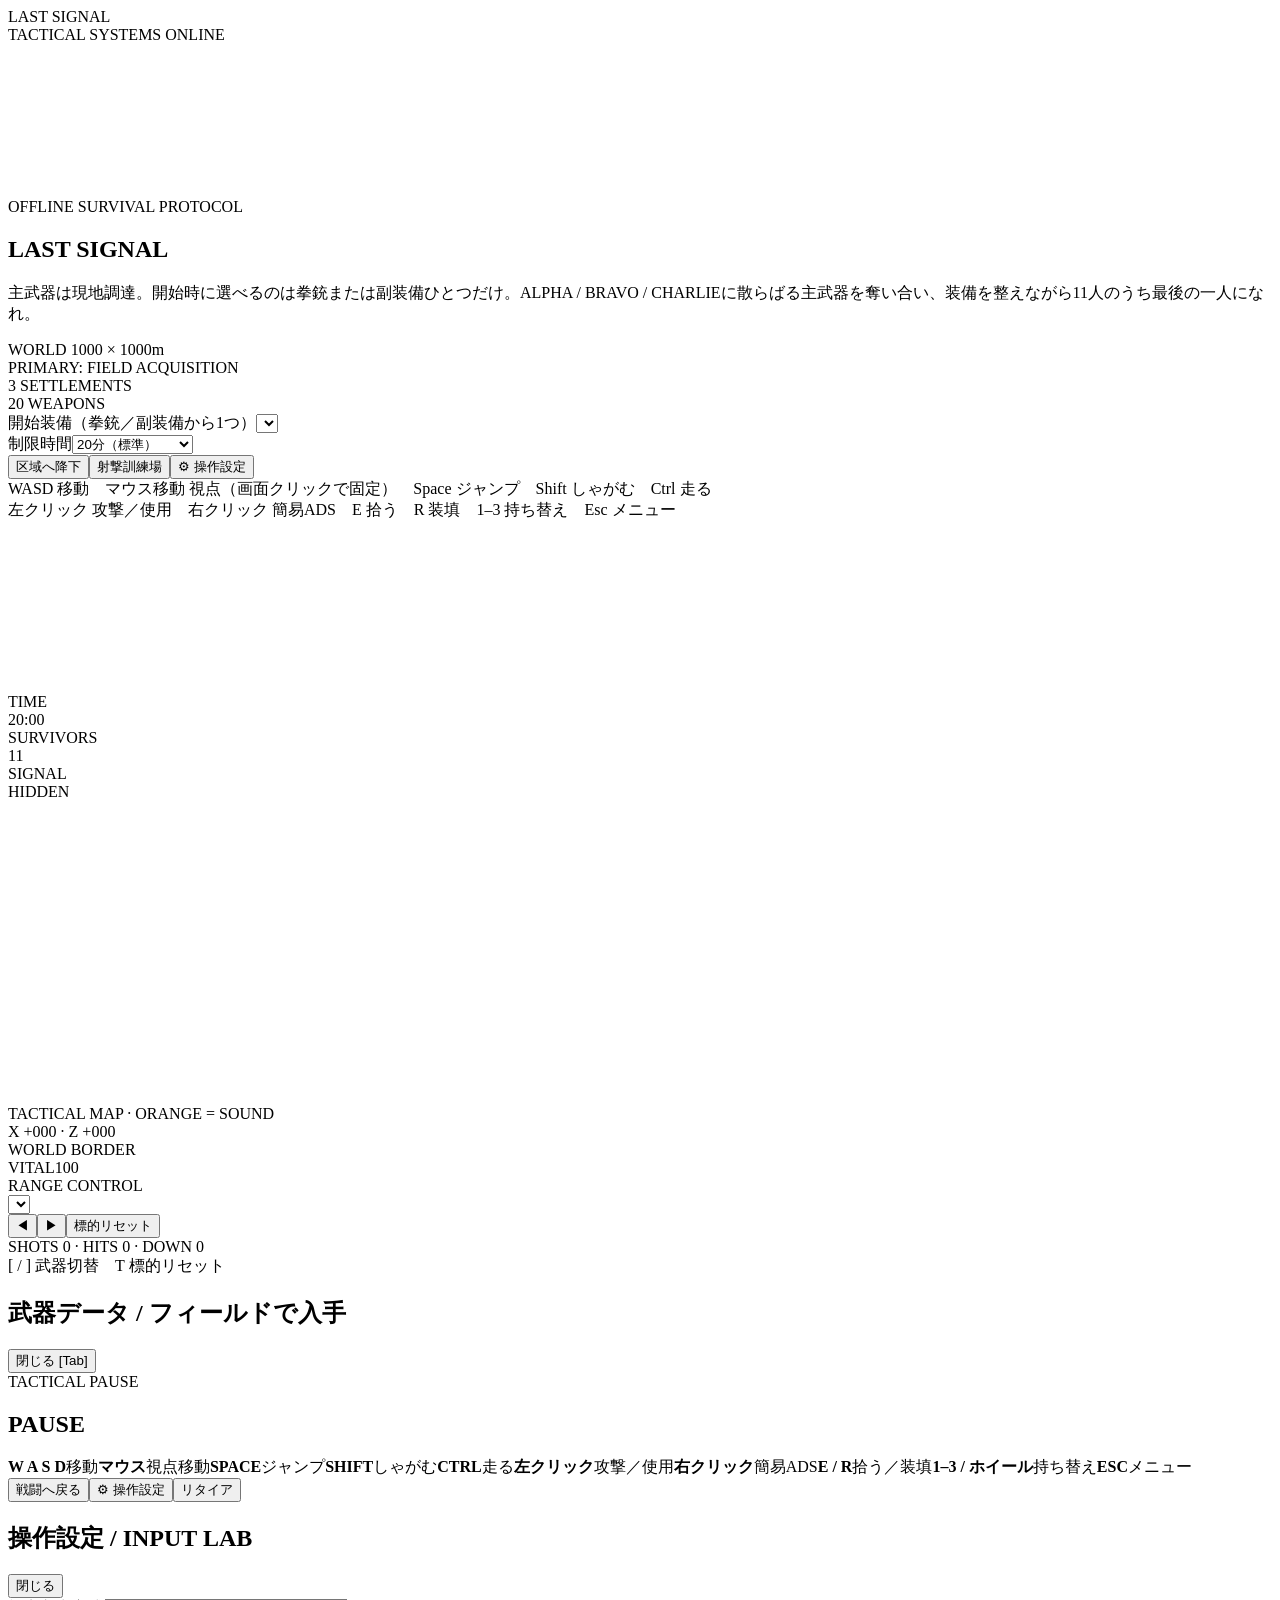
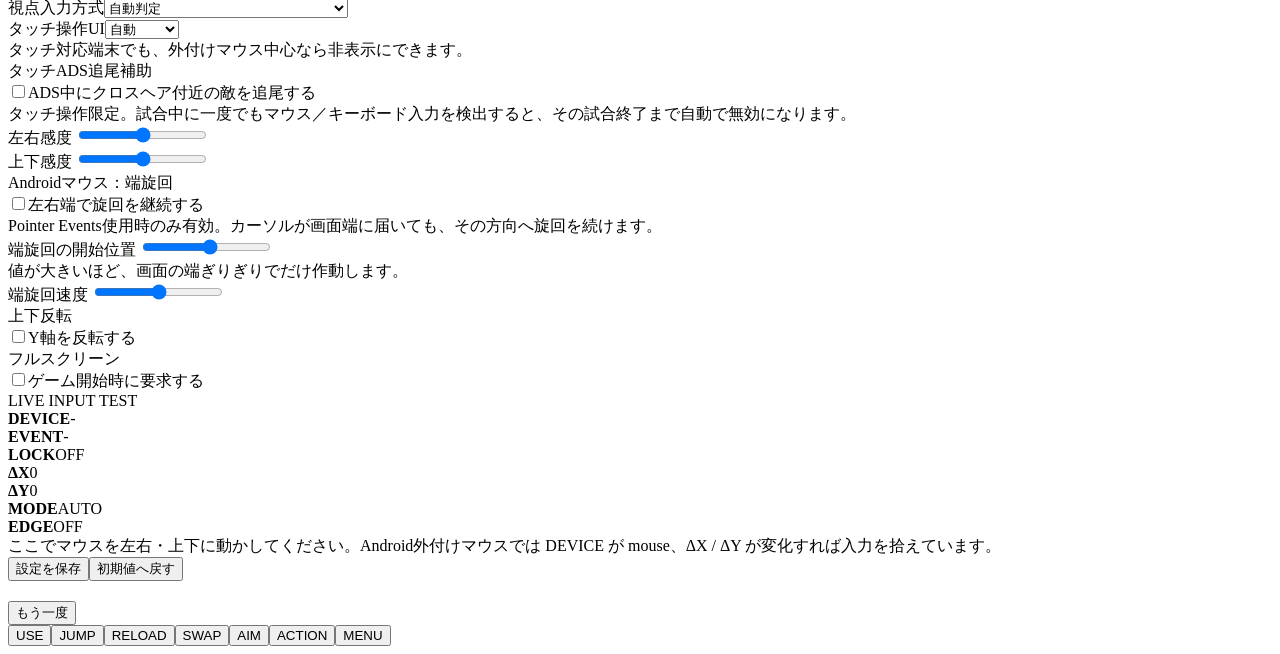
==== index.html @ 98734535 "Add files via upload" ====
<!doctype html>
<html lang="ja">
<head>
<meta charset="utf-8">
<meta name="viewport" content="width=device-width,initial-scale=1,maximum-scale=1,user-scalable=no,viewport-fit=cover">
<meta name="theme-color" content="#0a100f">
<meta name="description" content="1000m四方の戦場で最後の一人を目指す、一人称視点サバイバルシューティング">
<title>LAST SIGNAL — COMPLETE EDITION</title>
<link rel="icon" type="image/svg+xml" href="data:image/svg+xml,%3Csvg xmlns='http://www.w3.org/2000/svg' viewBox='0 0 64 64'%3E%3Crect width='64' height='64' rx='12' fill='%230a100f'/%3E%3Ccircle cx='32' cy='32' r='17' fill='none' stroke='%23ffb24a' stroke-width='4'/%3E%3Cpath d='M32 8v16M32 40v16M8 32h16M40 32h16' stroke='%23f4ead8' stroke-width='4'/%3E%3Ccircle cx='32' cy='32' r='4' fill='%23ff5a47'/%3E%3C/svg%3E">
<link rel="stylesheet" href="source/styles/game.css">
</head>
<body>
<div id="bootSplash"><div class="bootMark">LAST <span>SIGNAL</span></div><div class="bootLine"><i></i></div><div class="bootCopy">TACTICAL SYSTEMS ONLINE</div></div>
<canvas id="game" class="screen" aria-label="3Dゲーム画面"></canvas><div id="vignette"></div>
<section id="start" class="overlay">
  <div class="menu">
    <div class="eyebrow">OFFLINE SURVIVAL PROTOCOL</div>
    <h1 class="title">LAST <span>SIGNAL</span></h1>
    <p class="lead">主武器は現地調達。開始時に選べるのは拳銃または副装備ひとつだけ。ALPHA / BRAVO / CHARLIEに散らばる主武器を奪い合い、装備を整えながら11人のうち最後の一人になれ。</p>
    <div class="specs"><div class="spec">WORLD 1000 × 1000m</div><div class="spec">PRIMARY: FIELD ACQUISITION</div><div class="spec">3 SETTLEMENTS</div><div class="spec">20 WEAPONS</div></div>
    <div class="loadout">
      <div class="field"><label for="sidearmSelect">開始装備（拳銃／副装備から1つ）</label><select id="sidearmSelect"></select></div>
      <div class="field"><label for="durationSelect">制限時間</label><select id="durationSelect"><option value="1200">20分（標準）</option><option value="900">15分</option><option value="600">10分</option><option value="180">3分（動作確認）</option></select></div>
    </div>
    <div class="startRow"><button id="startBtn" class="primary">区域へ降下</button><button id="trainingBtn" class="rangeBtn">射撃訓練場</button><button id="openSettingsStart" class="inputSettingsBtn">⚙ 操作設定</button><div class="controlsNote desktopOnly">WASD 移動　マウス移動 視点（画面クリックで固定）　Space ジャンプ　Shift しゃがむ　Ctrl 走る<br>左クリック 攻撃／使用　右クリック 簡易ADS　E 拾う　R 装填　1–3 持ち替え　Esc メニュー</div></div>
  </div>
</section>
<main id="hud" class="hidden" aria-live="polite">
  <canvas id="orientationHud" aria-hidden="true"></canvas>
  <div id="pickupSprites" aria-hidden="true"></div>
  <div id="viewWeapon" aria-hidden="true"><img id="viewWeaponImage" class="viewWeaponImage" alt=""><img id="viewWeaponImageAds" class="viewWeaponImage" alt=""></div>
  <div class="topbar"><div class="cluster"><div class="hudbox"><div class="hudlabel">TIME</div><div id="time" class="hudvalue">20:00</div></div><div class="hudbox"><div class="hudlabel">SURVIVORS</div><div id="alive" class="hudvalue">11</div></div></div><div id="signalBox" class="hudbox"><div class="hudlabel">SIGNAL</div><div id="signal" class="hudvalue">HIDDEN</div></div></div>
  <div id="minimapWrap"><canvas id="minimap" width="300" height="300"></canvas><div class="mapLabel">TACTICAL MAP · ORANGE = SOUND</div><div id="mapCoords" class="mapCoords">X +000 · Z +000</div></div>
  <div id="feed"></div><div id="crosshair"></div><div id="prompt" class="hidden"></div><div id="borderWarning" class="hidden">WORLD BORDER</div>
  <div id="weaponHud"><div id="weaponName" class="weaponName"></div><div id="ammo" class="ammo"></div><div class="reloadbar"><i id="reloadFill"></i></div></div>
  <div id="health"><div class="healthText"><span>VITAL</span><span id="hpText">100</span></div><div class="healthRail"><div id="hpFill" class="healthFill"></div></div></div>
  <aside id="trainingPanel" class="trainingPanel hidden">
    <div class="trainingEyebrow">RANGE CONTROL</div>
    <select id="trainingWeaponSelect" aria-label="訓練用武器"></select>
    <div class="trainingButtons"><button id="trainingPrev" type="button">◀</button><button id="trainingNext" type="button">▶</button><button id="trainingReset" type="button">標的リセット</button></div>
    <div id="trainingStats" class="trainingStats">SHOTS 0 · HITS 0 · DOWN 0</div>
    <div id="trainingWeaponInfo" class="trainingWeaponInfo"></div>
    <div class="trainingHint desktopOnly">[ / ] 武器切替　T 標的リセット</div>
  </aside>
</main>
<div id="damageFlash"></div><div id="muzzle"></div><div id="scopeOverlay" class="hidden"><div class="scopeRing"></div></div>
<section id="arsenal" class="overlay hidden"><div class="panel"><div class="panelHead"><h2>武器データ / フィールドで入手</h2><button id="closeArsenal" class="closeBtn">閉じる [Tab]</button></div><div id="weaponGrid" class="weaponGrid"></div></div></section>
<section id="pause" class="overlay hidden"><div class="menu"><div class="eyebrow">TACTICAL PAUSE</div><h2 class="title">PAUSE</h2><div class="keyGuide desktopOnly"><span><b>W A S D</b>移動</span><span><b>マウス</b>視点移動</span><span><b>SPACE</b>ジャンプ</span><span><b>SHIFT</b>しゃがむ</span><span><b>CTRL</b>走る</span><span><b>左クリック</b>攻撃／使用</span><span><b>右クリック</b>簡易ADS</span><span><b>E / R</b>拾う／装填</span><span><b>1–3 / ホイール</b>持ち替え</span><span><b>ESC</b>メニュー</span></div><div class="pauseActions"><button id="resumeBtn" class="primary">戦闘へ戻る</button><button id="openSettingsPause" class="inputSettingsBtn">⚙ 操作設定</button><button id="retireBtn" class="dangerBtn">リタイア</button></div></div></section>
<section id="settings" class="overlay hidden"><div class="panel"><div class="panelHead"><h2>操作設定 / INPUT LAB</h2><button id="closeSettings" class="closeBtn">閉じる</button></div><div class="settingsGrid">
<div class="settingsField"><label for="lookModeSelect">視点入力方式</label><select id="lookModeSelect"><option value="auto">自動判定</option><option value="pointerlock">PCマウス / Pointer Lock</option><option value="pointerevents">Android外付けマウス / Pointer Events</option><option value="touch">タッチ操作</option></select><div id="resolvedModeText" class="settingsHint"></div></div>
<div class="settingsField"><label for="touchUiSelect">タッチ操作UI</label><select id="touchUiSelect"><option value="auto">自動</option><option value="show">常に表示</option><option value="hide">非表示</option></select><div class="settingsHint">タッチ対応端末でも、外付けマウス中心なら非表示にできます。</div></div>
<div class="settingsField"><label>タッチADS追尾補助</label><div class="settingsCheck"><input id="touchAdsTracking" type="checkbox"><label for="touchAdsTracking">ADS中にクロスヘア付近の敵を追尾する</label></div><div class="settingsHint">タッチ操作限定。試合中に一度でもマウス／キーボード入力を検出すると、その試合終了まで自動で無効になります。</div></div>
<div class="settingsField"><label for="sensX">左右感度 <span id="sensXValue" class="rangeValue"></span></label><input id="sensX" type="range" min="40" max="220" step="5"></div>
<div class="settingsField"><label for="sensY">上下感度 <span id="sensYValue" class="rangeValue"></span></label><input id="sensY" type="range" min="40" max="220" step="5"></div>
<div class="settingsField"><label>Androidマウス：端旋回</label><div class="settingsCheck"><input id="edgeAssist" type="checkbox"><label for="edgeAssist">左右端で旋回を継続する</label></div><div class="settingsHint">Pointer Events使用時のみ有効。カーソルが画面端に届いても、その方向へ旋回を続けます。</div></div>
<div class="settingsField"><label for="edgeStart">端旋回の開始位置 <span id="edgeStartValue" class="rangeValue"></span></label><input id="edgeStart" type="range" min="80" max="97" step="1"><div class="settingsHint">値が大きいほど、画面の端ぎりぎりでだけ作動します。</div></div>
<div class="settingsField"><label for="edgeSpeed">端旋回速度 <span id="edgeSpeedValue" class="rangeValue"></span></label><input id="edgeSpeed" type="range" min="50" max="180" step="5"></div>
<div class="settingsField"><label>上下反転</label><div class="settingsCheck"><input id="invertY" type="checkbox"><label for="invertY">Y軸を反転する</label></div></div>
<div class="settingsField"><label>フルスクリーン</label><div class="settingsCheck"><input id="fullscreenEnabled" type="checkbox"><label for="fullscreenEnabled">ゲーム開始時に要求する</label></div></div>
</div>
<div class="inputTest"><div class="eyebrow">LIVE INPUT TEST</div><div class="inputTestGrid"><div class="testCell"><b>DEVICE</b><span id="testDevice">-</span></div><div class="testCell"><b>EVENT</b><span id="testEvent">-</span></div><div class="testCell"><b>LOCK</b><span id="testLock">OFF</span></div><div class="testCell"><b>ΔX</b><span id="testDX">0</span></div><div class="testCell"><b>ΔY</b><span id="testDY">0</span></div><div class="testCell"><b>MODE</b><span id="testMode">AUTO</span></div><div class="testCell"><b>EDGE</b><span id="testEdge">OFF</span></div></div><div class="settingsHint">ここでマウスを左右・上下に動かしてください。Android外付けマウスでは DEVICE が mouse、ΔX / ΔY が変化すれば入力を拾えています。</div></div>
<div class="settingsActions"><button id="saveSettings" class="primary">設定を保存</button><button id="resetSettings" class="closeBtn">初期値へ戻す</button></div><div id="settingsStatus" class="settingsStatus"></div></div></section>
<section id="result" class="overlay hidden"><div class="menu"><div id="resultEyebrow" class="eyebrow"></div><h2 id="resultTitle" class="title"></h2><div id="resultRank" class="resultRank"></div><div id="resultSub" class="resultSub"></div><button id="restartBtn" class="primary">もう一度</button></div></section>
<div id="mobileControls"><div id="stick" class="stickZone"><div id="knob" class="stickKnob"></div></div><button id="touchFire" class="touchBtn fireBtn">USE</button><button id="touchJump" class="touchBtn jumpBtn">JUMP</button><button id="touchReload" class="touchBtn reloadBtn">RELOAD</button><button id="touchSwap" class="touchBtn swapBtn">SWAP</button><button id="touchScope" class="touchBtn scopeBtn">AIM</button><button id="touchAction" class="touchBtn actionBtn">ACTION</button><button id="touchMenu" class="touchBtn menuBtn">MENU</button></div>
<script src="source/scripts/config.js"></script>
<script src="source/scripts/data.js"></script>
<script src="source/scripts/audio.js"></script>
<script src="source/scripts/learning.js"></script>
<script src="source/scripts/game.js"></script>
</body></html>
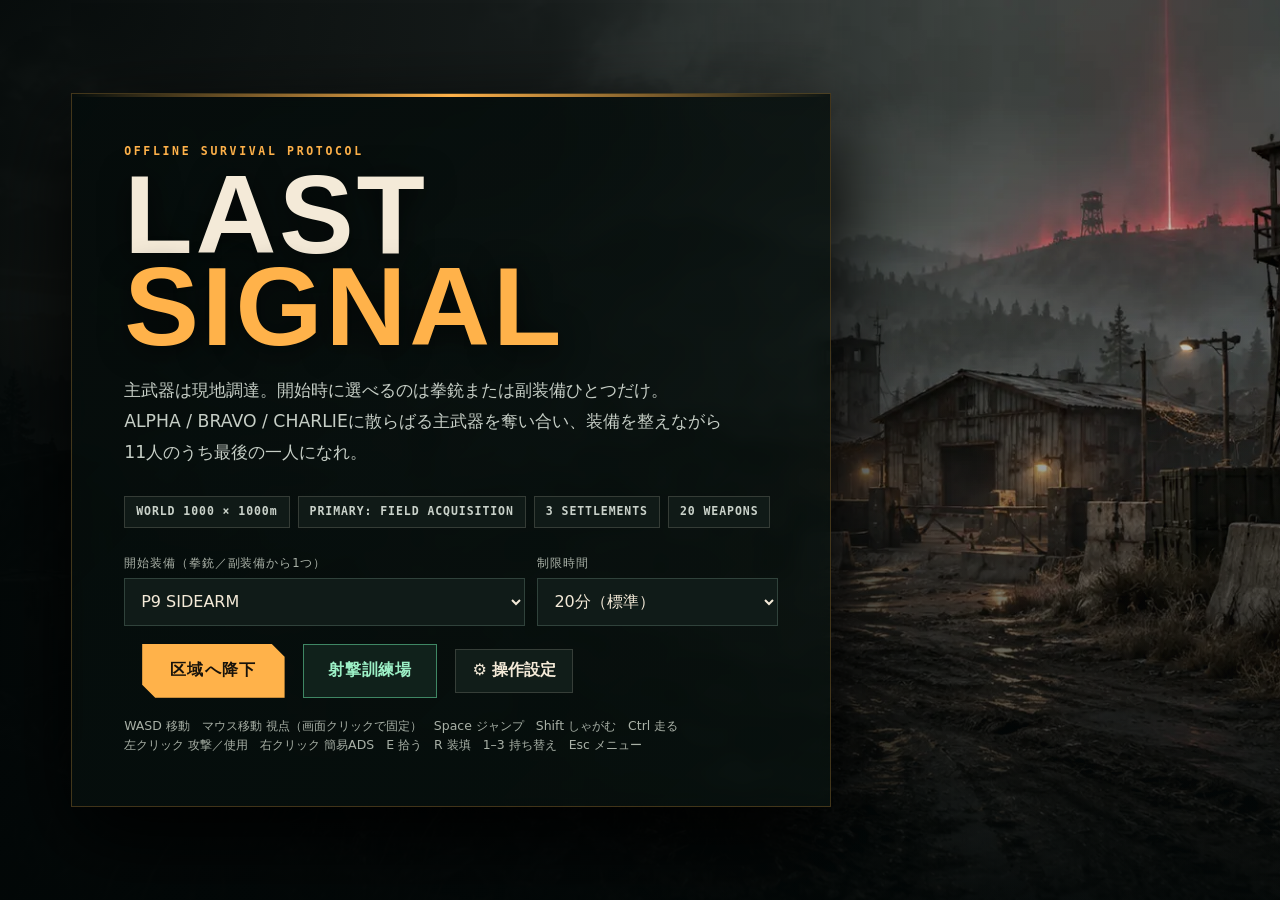
==== commit 871f37ad: "Update LAST SIGNAL to v2.7.2" ====
--- a/index.html
+++ b/index.html
@@ -22,7 +22,8 @@
       <div class="field"><label for="sidearmSelect">開始装備（拳銃／副装備から1つ）</label><select id="sidearmSelect"></select></div>
       <div class="field"><label for="durationSelect">制限時間</label><select id="durationSelect"><option value="1200">20分（標準）</option><option value="900">15分</option><option value="600">10分</option><option value="180">3分（動作確認）</option></select></div>
     </div>
-    <div class="startRow"><button id="startBtn" class="primary">区域へ降下</button><button id="trainingBtn" class="rangeBtn">射撃訓練場</button><button id="openSettingsStart" class="inputSettingsBtn">⚙ 操作設定</button><div class="controlsNote desktopOnly">WASD 移動　マウス移動 視点（画面クリックで固定）　Space ジャンプ　Shift しゃがむ　Ctrl 走る<br>左クリック 攻撃／使用　右クリック 簡易ADS　E 拾う　R 装填　1–3 持ち替え　Esc メニュー</div></div>
+    <div class="startRow"><small id="sharedLearningStatus" aria-live="polite"></small><button id="startBtn" class="primary">区域へ降下</button><button id="trainingBtn" class="rangeBtn">射撃訓練場</button><button id="openSettingsStart" class="inputSettingsBtn">⚙ 操作設定</button><div class="controlsNote desktopOnly">WASD 移動　マウス移動 視点（画面クリックで固定）　Space ジャンプ　Shift しゃがむ　Ctrl 走る<br>左クリック 攻撃／使用　右クリック 簡易ADS　E 拾う　R 装填　1–3 持ち替え　Esc メニュー</div></div>
+    
   </div>
 </section>
 <main id="hud" class="hidden" aria-live="polite">
@@ -30,7 +31,7 @@
   <div id="pickupSprites" aria-hidden="true"></div>
   <div id="viewWeapon" aria-hidden="true"><img id="viewWeaponImage" class="viewWeaponImage" alt=""><img id="viewWeaponImageAds" class="viewWeaponImage" alt=""></div>
   <div class="topbar"><div class="cluster"><div class="hudbox"><div class="hudlabel">TIME</div><div id="time" class="hudvalue">20:00</div></div><div class="hudbox"><div class="hudlabel">SURVIVORS</div><div id="alive" class="hudvalue">11</div></div></div><div id="signalBox" class="hudbox"><div class="hudlabel">SIGNAL</div><div id="signal" class="hudvalue">HIDDEN</div></div></div>
-  <div id="minimapWrap"><canvas id="minimap" width="300" height="300"></canvas><div class="mapLabel">TACTICAL MAP · ORANGE = SOUND</div><div id="mapCoords" class="mapCoords">X +000 · Z +000</div></div>
+  <div id="minimapWrap"><canvas id="minimap" width="300" height="300"></canvas><div class="mapLabel">TACTICAL MAP</div><div id="mapCoords" class="mapCoords">X +000 · Z +000</div></div>
   <div id="feed"></div><div id="crosshair"></div><div id="prompt" class="hidden"></div><div id="borderWarning" class="hidden">WORLD BORDER</div>
   <div id="weaponHud"><div id="weaponName" class="weaponName"></div><div id="ammo" class="ammo"></div><div class="reloadbar"><i id="reloadFill"></i></div></div>
   <div id="health"><div class="healthText"><span>VITAL</span><span id="hpText">100</span></div><div class="healthRail"><div id="hpFill" class="healthFill"></div></div></div>
@@ -43,6 +44,7 @@
     <div class="trainingHint desktopOnly">[ / ] 武器切替　T 標的リセット</div>
   </aside>
 </main>
+<div id="gunshotEdgeLeft" class="gunshotEdge" aria-hidden="true"></div><div id="gunshotEdgeRight" class="gunshotEdge" aria-hidden="true"></div>
 <div id="damageFlash"></div><div id="muzzle"></div><div id="scopeOverlay" class="hidden"><div class="scopeRing"></div></div>
 <section id="arsenal" class="overlay hidden"><div class="panel"><div class="panelHead"><h2>武器データ / フィールドで入手</h2><button id="closeArsenal" class="closeBtn">閉じる [Tab]</button></div><div id="weaponGrid" class="weaponGrid"></div></div></section>
 <section id="pause" class="overlay hidden"><div class="menu"><div class="eyebrow">TACTICAL PAUSE</div><h2 class="title">PAUSE</h2><div class="keyGuide desktopOnly"><span><b>W A S D</b>移動</span><span><b>マウス</b>視点移動</span><span><b>SPACE</b>ジャンプ</span><span><b>SHIFT</b>しゃがむ</span><span><b>CTRL</b>走る</span><span><b>左クリック</b>攻撃／使用</span><span><b>右クリック</b>簡易ADS</span><span><b>E / R</b>拾う／装填</span><span><b>1–3 / ホイール</b>持ち替え</span><span><b>ESC</b>メニュー</span></div><div class="pauseActions"><button id="resumeBtn" class="primary">戦闘へ戻る</button><button id="openSettingsPause" class="inputSettingsBtn">⚙ 操作設定</button><button id="retireBtn" class="dangerBtn">リタイア</button></div></div></section>
@@ -60,11 +62,15 @@
 </div>
 <div class="inputTest"><div class="eyebrow">LIVE INPUT TEST</div><div class="inputTestGrid"><div class="testCell"><b>DEVICE</b><span id="testDevice">-</span></div><div class="testCell"><b>EVENT</b><span id="testEvent">-</span></div><div class="testCell"><b>LOCK</b><span id="testLock">OFF</span></div><div class="testCell"><b>ΔX</b><span id="testDX">0</span></div><div class="testCell"><b>ΔY</b><span id="testDY">0</span></div><div class="testCell"><b>MODE</b><span id="testMode">AUTO</span></div><div class="testCell"><b>EDGE</b><span id="testEdge">OFF</span></div></div><div class="settingsHint">ここでマウスを左右・上下に動かしてください。Android外付けマウスでは DEVICE が mouse、ΔX / ΔY が変化すれば入力を拾えています。</div></div>
 <div class="settingsActions"><button id="saveSettings" class="primary">設定を保存</button><button id="resetSettings" class="closeBtn">初期値へ戻す</button></div><div id="settingsStatus" class="settingsStatus"></div></div></section>
-<section id="result" class="overlay hidden"><div class="menu"><div id="resultEyebrow" class="eyebrow"></div><h2 id="resultTitle" class="title"></h2><div id="resultRank" class="resultRank"></div><div id="resultSub" class="resultSub"></div><button id="restartBtn" class="primary">もう一度</button></div></section>
-<div id="mobileControls"><div id="stick" class="stickZone"><div id="knob" class="stickKnob"></div></div><button id="touchFire" class="touchBtn fireBtn">USE</button><button id="touchJump" class="touchBtn jumpBtn">JUMP</button><button id="touchReload" class="touchBtn reloadBtn">RELOAD</button><button id="touchSwap" class="touchBtn swapBtn">SWAP</button><button id="touchScope" class="touchBtn scopeBtn">AIM</button><button id="touchAction" class="touchBtn actionBtn">ACTION</button><button id="touchMenu" class="touchBtn menuBtn">MENU</button></div>
+<section id="developerLab" class="overlay hidden" aria-label="開発者モード"><div class="panel developerPanel"><div class="panelHead"><h2>DEVELOPER LAB / 開発者モード</h2><button id="closeDeveloperLab" type="button" class="closeBtn">タイトルへ戻る</button></div><div class="eyebrow">MATCH RESEARCH</div><p class="devNotice">この画面はタイトルからのみ開けます。AI連続試合ではプレイヤーが開始直後に退場し、AIのみの試合と学習を指定回数実行します。</p><div class="batchLabInner"><label for="batchMatchCount">AI連続試合数（1〜200）</label><div class="batchLabActions"><input id="batchMatchCount" type="number" min="1" max="200" step="1" value="20" inputmode="numeric"><button id="batchStartBtn" type="button" class="rangeBtn">AI連続試合を開始</button></div><div id="batchHint" class="settingsHint">実行中は試合ごとに学習結果が保存されます。途中停止は現在の試合終了後に反映されます。</div></div></div></section>
+<section id="resolution" class="overlay hidden" aria-live="polite"><div class="menu" style="max-width:420px"><div class="eyebrow">LAST SIGNAL</div><h2 class="title" style="font-size:clamp(22px,4vw,34px)">戦闘を処理中</h2><p style="font-size:13px;opacity:.8">残存AIの戦闘と学習を計算しています</p><div style="height:9px;border-radius:8px;background:#34434a;overflow:hidden;margin:18px 0 9px"><div id="resolutionProgress" style="height:100%;width:0%;background:#83bcb0;transition:width .1s linear"></div></div><div id="resolutionLabel" style="font-size:13px">0%</div><div id="batchProgressText" class="batchProgressText hidden"></div><button id="batchStopBtn" type="button" class="closeBtn hidden" style="margin-top:16px">今回の試合後に停止</button></div></section>
+<section id="result" class="overlay hidden"><div class="menu"><div id="resultEyebrow" class="eyebrow"></div><h2 id="resultTitle" class="title"></h2><div id="resultRank" class="resultRank"></div><div id="resultSub" class="resultSub"></div><div id="sharedLearningResult" aria-live="polite"></div><button id="restartBtn" class="primary">もう一度</button></div></section>
+<div id="mobileControls"><div id="stick" class="stickZone"><div id="knob" class="stickKnob"></div></div><button id="touchFire" class="touchBtn fireBtn">USE</button><button id="touchJump" class="touchBtn jumpBtn">JUMP</button><button id="touchCrouch" class="touchBtn crouchBtn" type="button" aria-label="しゃがむ／立つ" aria-pressed="false">CROUCH</button><button id="touchReload" class="touchBtn reloadBtn">RELOAD</button><button id="touchSwap" class="touchBtn swapBtn">SWAP</button><button id="touchScope" class="touchBtn scopeBtn">AIM</button><button id="touchAssistToggle" class="touchBtn assistToggleBtn" type="button" aria-label="ADS照準補助を一時解除" aria-pressed="false">補助 OFF</button><button id="touchAction" class="touchBtn actionBtn">ACTION</button><button id="touchMenu" class="touchBtn menuBtn">MENU</button></div>
 <script src="source/scripts/config.js"></script>
 <script src="source/scripts/data.js"></script>
 <script src="source/scripts/audio.js"></script>
+<script src="source/scripts/movement-audit.js"></script>
 <script src="source/scripts/learning.js"></script>
+<script src="source/scripts/shared-learning.js"></script>
 <script src="source/scripts/game.js"></script>
 </body></html>
--- a/source/styles/game.css
+++ b/source/styles/game.css
@@ -0,0 +1,167 @@
+:root{--ink:#f4ead8;--muted:#a9b1a7;--amber:#ffb24a;--red:#ff5a47;--green:#61d19a;--panel:rgba(8,15,14,.86);--line:rgba(244,234,216,.16)}
+*{box-sizing:border-box}html,body{margin:0;width:100%;height:100%;overflow:hidden;background:#07100f;color:var(--ink);font-family:system-ui,-apple-system,"Noto Sans JP",sans-serif;touch-action:none;-webkit-user-select:none;user-select:none}
+button,select,input{font:inherit}button{color:inherit}.screen{position:fixed;inset:0}
+#game{width:100%;height:100%;display:block;background:linear-gradient(#71817a 0 52%,#34413b 52%);cursor:none;z-index:0}#orientationHud{position:absolute;inset:0;width:100%;height:100%;pointer-events:none;z-index:0}
+#vignette{position:fixed;inset:0;z-index:3;pointer-events:none;background:radial-gradient(circle,transparent 48%,rgba(0,0,0,.55) 110%)}
+.overlay{position:fixed;inset:0;z-index:20;display:grid;place-items:center;padding:20px;background:radial-gradient(circle at 50% 35%,rgba(41,63,55,.82),rgba(4,9,9,.97) 72%);overflow:auto}
+.hidden{display:none!important}.menu{width:min(920px,100%);border:1px solid var(--line);background:rgba(7,14,13,.88);box-shadow:0 30px 80px #000;padding:clamp(22px,5vw,52px);position:relative;overflow:hidden}
+.menu:before{content:"";position:absolute;inset:0 0 auto;height:3px;background:linear-gradient(90deg,transparent,var(--amber),transparent)}
+.eyebrow{font:700 .72rem/1 monospace;letter-spacing:.23em;color:var(--amber);margin-bottom:12px}.title{font:900 clamp(2.9rem,10vw,7rem)/.82 Impact,Haettenschweiler,"Arial Narrow Bold",sans-serif;letter-spacing:.025em;margin:0}.title span{color:var(--amber)}
+.lead{max-width:600px;color:#c6cec6;font-size:clamp(.92rem,2.3vw,1.08rem);line-height:1.8;margin:22px 0 28px}
+.specs{display:flex;flex-wrap:wrap;gap:8px;margin-bottom:28px}.spec{font:700 .72rem/1 monospace;letter-spacing:.08em;border:1px solid var(--line);padding:9px 11px;color:#cad2ca;background:#101a17}
+.loadout{display:grid;grid-template-columns:1.25fr .75fr;gap:12px;margin-bottom:18px}.field label{display:block;font-size:.72rem;color:var(--muted);margin:0 0 7px;letter-spacing:.08em}.field select{width:100%;height:48px;color:var(--ink);background:#101b18;border:1px solid #30423b;border-radius:0;padding:0 12px;outline:none}.field select:focus{border-color:var(--amber)}
+.startRow{display:flex;align-items:center;gap:18px;flex-wrap:wrap}.primary{height:54px;border:0;background:var(--amber);color:#17120b;font-weight:900;padding:0 28px;letter-spacing:.08em;cursor:pointer}.primary:active{transform:translateY(1px)}.controlsNote{font-size:.78rem;color:var(--muted);line-height:1.55}
+#hud{position:fixed;inset:0;z-index:5;pointer-events:none;padding:calc(env(safe-area-inset-top) + 12px) calc(env(safe-area-inset-right) + 14px) calc(env(safe-area-inset-bottom) + 14px) calc(env(safe-area-inset-left) + 14px)}
+.topbar{display:flex;justify-content:space-between;align-items:flex-start}.cluster{display:flex;gap:8px}.hudbox{background:var(--panel);border-top:2px solid var(--amber);padding:8px 12px;min-width:88px;box-shadow:0 8px 24px rgba(0,0,0,.25)}.hudlabel{font:700 .62rem/1 monospace;letter-spacing:.12em;color:var(--muted);margin-bottom:4px}.hudvalue{font:800 1.15rem/1.1 monospace}.danger{color:var(--red)!important}.signal{color:var(--amber)!important}
+#minimapWrap{position:absolute;right:calc(env(safe-area-inset-right) + 14px);top:calc(env(safe-area-inset-top) + 86px);width:min(164px,35vw);aspect-ratio:1;border:1px solid var(--line);background:rgba(5,10,10,.8);padding:5px;overflow:hidden}#minimap{display:block;width:100%;height:100%}.mapLabel{position:absolute;left:9px;top:8px;font:700 .55rem monospace;color:#cbd4cc;letter-spacing:.1em}.mapCoords{position:absolute;left:8px;right:8px;bottom:7px;padding:3px 2px;background:rgba(4,9,8,.72);font:700 .48rem/1 monospace;color:#ffcf89;text-align:center;white-space:nowrap}
+#weaponHud{position:absolute;left:50%;bottom:calc(env(safe-area-inset-bottom) + 16px);transform:translateX(-50%);text-align:center;min-width:280px}.weaponName{font:800 .88rem/1 monospace;letter-spacing:.1em;text-shadow:0 2px 6px #000}.ammo{font:900 clamp(1.5rem,5vw,2.5rem)/1 monospace;margin-top:5px;text-shadow:0 3px 8px #000}.ammo small{font-size:.48em;color:var(--muted)}.reloadbar{height:3px;background:rgba(255,255,255,.15);margin:7px auto 0;width:190px}.reloadbar i{display:block;height:100%;width:0;background:var(--amber)}
+#health{position:absolute;left:calc(env(safe-area-inset-left) + 14px);bottom:calc(env(safe-area-inset-bottom) + 17px);width:min(260px,38vw)}.healthText{display:flex;justify-content:space-between;font:800 .7rem monospace;margin-bottom:6px}.healthRail{height:8px;background:rgba(255,255,255,.13)}.healthFill{height:100%;background:var(--green);width:100%;transition:width .15s}
+#crosshair{position:absolute;left:50%;top:50%;width:28px;height:28px;transform:translate(-50%,-50%);transition:transform .05s,opacity .12s}#crosshair.aiming{opacity:.86}#crosshair:before,#crosshair:after{content:"";position:absolute;background:rgba(255,245,226,.9);box-shadow:0 0 4px #000}#crosshair:before{left:13px;top:3px;width:2px;height:22px}#crosshair:after{left:3px;top:13px;width:22px;height:2px}#crosshair.hit:before,#crosshair.hit:after{background:var(--red);transform:rotate(45deg)}
+#feed{position:absolute;left:calc(env(safe-area-inset-left) + 14px);top:calc(env(safe-area-inset-top) + 83px);display:flex;flex-direction:column;gap:5px;max-width:min(360px,65vw)}.feedItem{background:rgba(5,9,8,.72);border-left:2px solid var(--amber);padding:7px 10px;font-size:.73rem;animation:feedin .2s ease}@keyframes feedin{from{opacity:0;transform:translateX(-8px)}}
+#prompt{position:absolute;left:50%;bottom:27%;transform:translateX(-50%);background:rgba(5,9,8,.82);border:1px solid var(--line);padding:9px 13px;font-size:.77rem;letter-spacing:.05em}
+#damageFlash{position:fixed;inset:0;z-index:8;pointer-events:none;background:radial-gradient(circle,transparent 38%,rgba(218,34,28,.76));opacity:0;transition:opacity .22s}
+#muzzle{position:fixed;left:50%;bottom:10%;width:120px;height:120px;transform:translateX(-50%);pointer-events:none;opacity:0;background:radial-gradient(circle,#fff 0,#ffbf4b 8%,rgba(255,94,23,.6) 22%,transparent 62%)}
+#scopeOverlay{position:fixed;inset:0;z-index:7;pointer-events:none;background:radial-gradient(circle at center,transparent 0 32vmin,rgba(2,5,5,.96) 32.5vmin);border:0}#scopeOverlay:before,#scopeOverlay:after{content:"";position:absolute;left:50%;top:50%;background:rgba(255,255,255,.55);transform:translate(-50%,-50%)}#scopeOverlay:before{width:64vmin;height:1px}#scopeOverlay:after{width:1px;height:64vmin}.scopeRing{position:absolute;left:50%;top:50%;width:64vmin;height:64vmin;border:2px solid rgba(255,255,255,.38);border-radius:50%;transform:translate(-50%,-50%);box-shadow:inset 0 0 45px rgba(0,0,0,.45)}
+#borderWarning{position:absolute;left:50%;top:18%;transform:translateX(-50%);color:#ff7061;font:900 .82rem monospace;letter-spacing:.12em;text-shadow:0 2px 8px #000}
+.panel{width:min(980px,100%);max-height:90vh;overflow:auto;background:#08110f;border:1px solid var(--line);padding:24px}.panelHead{display:flex;align-items:center;justify-content:space-between;gap:14px;margin-bottom:18px}.panel h2{margin:0;font-size:1.25rem;letter-spacing:.08em}.closeBtn{border:1px solid var(--line);background:#111d19;padding:8px 12px;cursor:pointer}.weaponGrid{display:grid;grid-template-columns:repeat(auto-fill,minmax(210px,1fr));gap:8px}.weaponCard{border:1px solid var(--line);background:#0f1916;padding:12px;cursor:pointer}.weaponCard:hover,.weaponCard.active{border-color:var(--amber);background:#17221e}.weaponCard h3{font-size:.86rem;margin:0 0 8px}.stats{display:grid;grid-template-columns:1fr 1fr;gap:5px;font:700 .65rem monospace;color:var(--muted)}.stats b{color:var(--ink)}
+.resultRank{font:900 clamp(4rem,20vw,10rem)/.8 Impact,sans-serif;color:var(--amber);margin:20px 0}.resultSub{color:var(--muted);margin-bottom:25px}.pauseActions{display:flex;gap:10px;flex-wrap:wrap;margin-top:24px}.dangerBtn{height:54px;border:1px solid rgba(255,90,71,.6);background:#321815;color:#ff9b8f;font-weight:900;padding:0 24px;cursor:pointer}.keyGuide{display:grid;grid-template-columns:repeat(2,minmax(0,1fr));gap:8px 18px;margin-top:22px;color:var(--muted);font-size:.78rem}.keyGuide b{display:inline-block;min-width:94px;color:var(--ink);font:800 .72rem monospace}
+#mobileControls.gameOn{display:block}#mobileControls{display:none;position:fixed;inset:0;z-index:10;pointer-events:none}.stickZone{position:absolute;left:18px;bottom:20px;width:132px;height:132px;border:1px solid rgba(255,255,255,.18);border-radius:50%;background:rgba(0,0,0,.18);pointer-events:auto;touch-action:none;-webkit-user-select:none;user-select:none}.stickKnob{position:absolute;left:43px;top:43px;width:46px;height:46px;border-radius:50%;background:rgba(255,178,74,.55);pointer-events:none}.touchBtn{position:absolute;border:1px solid rgba(255,255,255,.22);background:rgba(8,15,14,.62);color:#fff;border-radius:50%;font-weight:900;pointer-events:auto;touch-action:none;-webkit-user-select:none;user-select:none;-webkit-tap-highlight-color:transparent}.fireBtn{right:24px;bottom:28px;width:88px;height:88px;border-color:rgba(255,90,71,.6)}.jumpBtn{right:122px;bottom:40px;width:58px;height:58px;font-size:.62rem}.reloadBtn{right:116px;bottom:118px;width:58px;height:58px;font-size:.66rem}.swapBtn{right:30px;bottom:130px;width:66px;height:66px;font-size:.66rem}.scopeBtn{right:28px;bottom:212px;width:58px;height:58px;font-size:.56rem}.scopeBtn.active{border-color:var(--amber);color:var(--amber)}.crouchBtn{right:194px;bottom:38px;width:62px;height:62px;font-size:.52rem}.crouchBtn.active{border-color:#a7d7a2;background:rgba(34,70,44,.88);color:#d9ffd2}.menuBtn{left:50%;top:calc(env(safe-area-inset-top) + 12px);transform:translateX(-50%);width:56px;height:38px;border-radius:7px;font-size:.58rem}.actionBtn{left:50%;bottom:calc(env(safe-area-inset-bottom) + 34px);transform:translateX(-50%);min-width:108px;height:46px;border-radius:12px;padding:0 16px;font-size:.72rem;letter-spacing:.08em;border-color:rgba(255,178,74,.68);background:rgba(15,24,20,.82);display:none}.actionBtn.show{display:block}
+
+.inputSettingsBtn{height:44px;border:1px solid var(--line);background:#111d19;color:var(--ink);font-weight:800;padding:0 16px;cursor:pointer}.inputSettingsBtn:hover{border-color:var(--amber)}
+.settingsGrid{display:grid;grid-template-columns:repeat(2,minmax(0,1fr));gap:14px}.settingsField{border:1px solid var(--line);background:#0f1916;padding:12px}.settingsField label{display:block;font-size:.7rem;color:var(--muted);margin-bottom:8px;letter-spacing:.06em}.settingsField select,.settingsField input[type=range]{width:100%}.settingsField select{height:42px;background:#101b18;color:var(--ink);border:1px solid #30423b;padding:0 10px}.settingsCheck{display:flex;align-items:center;gap:9px;min-height:42px}.settingsHint{font-size:.73rem;color:var(--muted);line-height:1.6;margin-top:12px}.inputTest{margin-top:16px;border:1px solid var(--line);background:#09110f;padding:14px}.inputTestGrid{display:grid;grid-template-columns:repeat(3,minmax(0,1fr));gap:8px}.testCell{background:#111a17;padding:9px;border-top:2px solid #34483f}.testCell b{display:block;font:800 .72rem monospace;color:var(--amber);margin-bottom:5px}.testCell span{font:700 .78rem monospace}.settingsActions{display:flex;gap:10px;flex-wrap:wrap;margin-top:18px}.settingsStatus{font-size:.72rem;color:#9fd8bd;margin-top:10px}.rangeValue{float:right;color:var(--ink);font:700 .7rem monospace}@media(max-width:700px){.settingsGrid{grid-template-columns:1fr}.inputTestGrid{grid-template-columns:1fr 1fr}}
+@media(pointer:coarse),(max-width:700px){#mobileControls.gameOn{display:block}.loadout{grid-template-columns:1fr}.menu{padding:24px}.title{font-size:clamp(3rem,18vw,5.6rem)}#weaponHud{bottom:calc(env(safe-area-inset-bottom) + 126px)}#health{bottom:calc(env(safe-area-inset-bottom) + 155px);width:135px}#minimapWrap{width:132px}.desktopOnly{display:none}.hudbox{min-width:72px;padding:7px 9px}.hudvalue{font-size:.95rem}.actionBtn{bottom:calc(env(safe-area-inset-bottom) + 114px)}#prompt{left:calc(env(safe-area-inset-left) + 14px);right:calc(env(safe-area-inset-right) + 150px);top:calc(env(safe-area-inset-top) + 148px);bottom:auto;transform:none;font-size:.72rem;line-height:1.45;padding:8px 10px;white-space:normal;max-width:none;min-height:0}}
+
+/* Visual pass: cinematic low-poly survival presentation */
+body:after{content:"";position:fixed;inset:0;z-index:4;pointer-events:none;opacity:.07;background:repeating-linear-gradient(0deg,transparent 0 3px,rgba(255,255,255,.12) 4px);mix-blend-mode:overlay}
+#game{filter:saturate(.82) contrast(1.08);image-rendering:auto}
+#start{isolation:isolate;background:#07100f}
+#start:before{content:"";position:absolute;inset:0;z-index:-2;background:url('../assets/title-background.webp') center/cover no-repeat;filter:saturate(.72) contrast(1.08)}
+#start:after{content:"";position:absolute;inset:0;z-index:-1;background:linear-gradient(90deg,rgba(3,8,8,.96) 0%,rgba(3,8,8,.78) 43%,rgba(3,8,8,.22) 78%),linear-gradient(0deg,rgba(3,8,8,.88),transparent 65%)}
+#start .menu{margin-right:auto;margin-left:max(0px,4vw);max-width:760px;background:linear-gradient(135deg,rgba(5,12,11,.94),rgba(8,18,15,.76));backdrop-filter:blur(8px);border-color:rgba(255,178,74,.24)}
+.title{text-shadow:0 4px 30px rgba(0,0,0,.7)}
+.primary{clip-path:polygon(0 0,calc(100% - 13px) 0,100% 13px,100% 100%,13px 100%,0 calc(100% - 13px));box-shadow:0 8px 26px rgba(255,178,74,.16)}
+.hudbox,#minimapWrap,#weaponHud .reloadbar,#prompt{backdrop-filter:blur(5px)}
+.hudbox{background:linear-gradient(135deg,rgba(8,15,14,.9),rgba(17,28,24,.72));border-right:1px solid rgba(255,255,255,.06)}
+#minimapWrap{box-shadow:0 12px 36px rgba(0,0,0,.34),inset 0 0 30px rgba(97,209,154,.04);border-top:2px solid var(--amber)}
+#crosshair:before,#crosshair:after{clip-path:polygon(0 0,100% 0,100% 38%,62% 38%,62% 100%,38% 100%,38% 38%,0 38%)}
+#health .healthRail{box-shadow:0 0 0 1px rgba(255,255,255,.08),0 8px 22px rgba(0,0,0,.3)}
+.healthFill{background:linear-gradient(90deg,#3ba671,#70e0a8);box-shadow:0 0 12px rgba(97,209,154,.32)}
+#weaponHud{padding:10px 20px;background:linear-gradient(90deg,transparent,rgba(5,10,9,.5),transparent)}
+#muzzle{mix-blend-mode:screen;filter:blur(1px)}
+#damageFlash{mix-blend-mode:screen}
+.weaponCard{position:relative;overflow:hidden;transition:border-color .16s,transform .16s,background .16s}.weaponCard:before{content:"";position:absolute;inset:0 auto 0 0;width:3px;background:currentColor;opacity:.45}.weaponCard:hover{transform:translateY(-2px)}
+
+#bootSplash{position:fixed;inset:0;z-index:1000;display:grid;place-content:center;gap:18px;background:#050b0a;transition:opacity .45s ease;pointer-events:none}
+#bootSplash.ready{opacity:0}
+.bootMark{font:900 clamp(2.8rem,11vw,7rem)/.8 Impact,Haettenschweiler,"Arial Narrow Bold",sans-serif;letter-spacing:.03em}.bootMark span{color:var(--amber)}
+.bootLine{height:2px;background:#18231f;overflow:hidden}.bootLine i{display:block;height:100%;width:45%;background:var(--amber);animation:bootScan .75s ease-in-out both}
+.bootCopy{text-align:center;color:var(--muted);font:700 .62rem/1 monospace;letter-spacing:.25em}
+@keyframes bootScan{from{transform:translateX(-120%)}to{transform:translateX(225%)}}
+@media(max-width:700px){#start:after{background:linear-gradient(0deg,rgba(3,8,8,.96) 0%,rgba(3,8,8,.7) 72%,rgba(3,8,8,.35))}#start .menu{margin:auto;background:rgba(5,12,11,.87)}body:after{opacity:.045}}
+@media(prefers-reduced-motion:reduce){*{animation-duration:.01ms!important;transition-duration:.01ms!important}}
+
+/* Touch HUD safe zones: keep the sight line and tactical map unobstructed. */
+@media(pointer:coarse),(max-width:700px){
+ #weaponHud{bottom:calc(env(safe-area-inset-bottom) + 5px);min-width:230px;padding:5px 12px}
+ #weaponHud .weaponName{font-size:.7rem}
+ #weaponHud .ammo{font-size:1.35rem;margin-top:3px}
+ #weaponHud.utilityHud .ammo{font-size:1rem;letter-spacing:.12em}
+ #weaponHud .reloadbar{width:145px;margin-top:5px}
+ .actionBtn{bottom:calc(env(safe-area-inset-bottom) + 68px);min-width:132px;max-width:270px;height:42px;padding:0 14px;white-space:nowrap;overflow:hidden;text-overflow:ellipsis}
+}
+
+/* Phones report a very short CSS viewport in landscape. Build a compact
+   two-row control deck below the map instead of stacking controls upward. */
+@media (pointer:coarse) and (max-height:500px), (max-width:700px) and (max-height:500px){
+ #minimapWrap{top:calc(env(safe-area-inset-top) + 72px);width:116px}
+ .stickZone{left:14px;bottom:12px;width:114px;height:114px}
+ .stickKnob{left:34px;top:34px}
+ #health{bottom:calc(env(safe-area-inset-bottom) + 132px);width:120px}
+ .fireBtn{right:14px;bottom:12px;width:74px;height:74px}
+ .jumpBtn{right:96px;bottom:18px;width:50px;height:50px}
+ .reloadBtn{right:84px;bottom:84px;width:50px;height:50px;font-size:.58rem}
+ .swapBtn{right:18px;bottom:90px;width:54px;height:54px;font-size:.58rem}
+ .scopeBtn{right:146px;bottom:86px;width:50px;height:50px;font-size:.52rem}
+ .crouchBtn{right:146px;bottom:145px;width:50px;height:50px;font-size:.46rem}
+ .menuBtn{top:calc(env(safe-area-inset-top) + 8px);height:34px}
+ .actionBtn{bottom:calc(env(safe-area-inset-bottom) + 66px);height:40px;font-size:.64rem}
+ #weaponHud{bottom:calc(env(safe-area-inset-bottom) + 3px);padding:3px 10px}
+ #weaponHud .weaponName{font-size:.62rem}
+ #weaponHud .ammo{font-size:1.15rem}
+ #weaponHud.utilityHud .ammo{font-size:.86rem}
+ #weaponHud .reloadbar{width:130px;margin-top:3px}
+}
+
+/* 2.5D weapon sprites: fixed view model, world pickups, and arsenal previews */
+#viewWeapon{position:absolute;inset:0;z-index:1;overflow:hidden;pointer-events:none;opacity:1;transition:opacity .1s ease}#viewWeapon.aiming .viewWeaponImage{filter:drop-shadow(0 20px 20px rgba(0,0,0,.62)) drop-shadow(0 2px 3px rgba(255,226,181,.16))}
+#viewWeapon.scoped,#viewWeapon.empty{opacity:0}
+.viewWeaponImage{position:absolute;right:0;bottom:-1.2vh;width:min(44vw,570px);max-height:53vh;height:auto;object-fit:contain;transform-origin:78% 82%;will-change:transform,opacity;filter:drop-shadow(0 18px 18px rgba(0,0,0,.58)) drop-shadow(0 2px 2px rgba(255,226,181,.12));user-select:none;-webkit-user-drag:none;transition:opacity .08s linear,filter .12s ease}
+#viewWeaponImageAds{display:none;right:clamp(88px,14vw,212px);bottom:1.4vh;width:min(30vw,430px);max-height:44vh;transform-origin:50% 94%;opacity:0}
+#viewWeapon.has-ads #viewWeaponImageAds{display:block}
+#viewWeapon[data-family="sniper"] .viewWeaponImage{width:min(40vw,540px);max-height:50vh;right:1.2vw;bottom:-.6vh}
+#viewWeapon[data-family="pistol"] .viewWeaponImage,#viewWeapon[data-family="revolver"] .viewWeaponImage,#viewWeapon[data-family="machinepistol"] .viewWeaponImage{width:min(31vw,390px);right:2vw;bottom:-.4vh}
+#viewWeapon[data-family="pistol"] #viewWeaponImageAds,#viewWeapon[data-family="revolver"] #viewWeaponImageAds,#viewWeapon[data-family="machinepistol"] #viewWeaponImageAds{width:min(20vw,248px);max-height:29vh;right:clamp(110px,18vw,252px);bottom:2.1vh}
+#viewWeapon[data-family="smg"] #viewWeaponImageAds{width:min(24vw,320px);max-height:35vh;right:clamp(102px,16vw,240px);bottom:1.9vh}
+#viewWeapon[data-family="rifle"] #viewWeaponImageAds{width:min(29vw,410px);max-height:42vh;right:clamp(92px,15vw,218px);bottom:1.6vh}
+#viewWeapon[data-family="dmr"] #viewWeaponImageAds,#viewWeapon[data-family="rail"] #viewWeaponImageAds{width:min(28vw,390px);max-height:40vh;right:clamp(86px,14vw,204px);bottom:1.5vh}
+#viewWeapon[data-family="shotgun"] #viewWeaponImageAds{width:min(31vw,425px);max-height:44vh;right:clamp(84px,13vw,195px);bottom:1.3vh}
+#viewWeapon[data-family="lmg"] #viewWeaponImageAds{width:min(30vw,410px);max-height:42vh;right:clamp(82px,12vw,190px);bottom:1.1vh}
+#viewWeapon[data-family="crossbow"] #viewWeaponImageAds{width:min(37vw,560px);max-height:47vh;right:clamp(38px,7vw,112px);bottom:1.6vh}
+#viewWeapon[data-family="flame"] #viewWeaponImageAds{width:min(27vw,360px);max-height:38vh;right:clamp(98px,16vw,236px);bottom:1.9vh}
+#viewWeapon[data-family="knife"] .viewWeaponImage{width:min(35vw,460px);right:3vw;bottom:-1vh}
+#viewWeapon[data-family="mine"] .viewWeaponImage,#viewWeapon[data-family="wire"] .viewWeaponImage,#viewWeapon[data-family="bear"] .viewWeaponImage{width:min(37vw,480px);right:3vw}
+
+#pickupSprites{position:absolute;inset:0;z-index:0;overflow:hidden;pointer-events:none}
+.pickupSprite{position:absolute;left:0;top:0;display:none;place-items:center;transform:translate(-50%,-50%);will-change:transform,opacity;filter:drop-shadow(0 8px 8px rgba(0,0,0,.74));opacity:.94}
+.pickupSprite.visible{display:grid}
+.pickupSprite img{display:block;width:100%;height:100%;object-fit:contain;user-select:none;-webkit-user-drag:none}
+.pickupSprite.near:after{content:attr(data-label);position:absolute;left:50%;top:calc(100% - 4px);transform:translateX(-50%);padding:3px 6px;background:rgba(5,10,9,.82);border-left:2px solid var(--amber);color:#ffe0a8;font:800 .52rem/1 monospace;letter-spacing:.04em;white-space:nowrap;text-shadow:0 1px 2px #000}
+
+.arsenalWeapon{display:block;width:100%;height:92px;object-fit:contain;margin:-4px 0 6px;filter:drop-shadow(0 8px 7px rgba(0,0,0,.55));background:radial-gradient(ellipse,rgba(255,178,74,.08),transparent 68%)}
+.weaponCard{min-height:205px}.weaponCard h3{border-top:1px solid rgba(255,255,255,.06);padding-top:8px}
+.topbar,#minimapWrap,#weaponHud,#health,#crosshair,#feed,#prompt,#borderWarning{z-index:5}.topbar{position:relative}
+
+@media(max-width:700px){.viewWeaponImage{width:min(52vw,460px);max-height:47vh;right:0;bottom:7.6vh}#viewWeaponImageAds{width:min(33vw,255px);max-height:29vh;right:24vw;bottom:9.2vh}#viewWeapon[data-family="sniper"] .viewWeaponImage{width:min(37vw,320px);max-height:40vh;right:1vw;bottom:7.8vh}#viewWeapon[data-family="pistol"] .viewWeaponImage,#viewWeapon[data-family="revolver"] .viewWeaponImage,#viewWeapon[data-family="machinepistol"] .viewWeaponImage{width:min(40vw,340px);right:1vw;bottom:8.2vh}#viewWeapon[data-family="pistol"] #viewWeaponImageAds,#viewWeapon[data-family="revolver"] #viewWeaponImageAds,#viewWeapon[data-family="machinepistol"] #viewWeaponImageAds{width:min(24vw,185px);max-height:22vh;right:26vw;bottom:10.2vh}#viewWeapon[data-family="smg"] #viewWeaponImageAds{width:min(28vw,220px);max-height:25vh;right:24vw;bottom:9.8vh}#viewWeapon[data-family="rifle"] #viewWeaponImageAds,#viewWeapon[data-family="dmr"] #viewWeaponImageAds,#viewWeapon[data-family="rail"] #viewWeaponImageAds{width:min(32vw,260px);max-height:28vh;right:22vw;bottom:9.6vh}#viewWeapon[data-family="shotgun"] #viewWeaponImageAds{width:min(33vw,270px);max-height:29vh;right:21vw;bottom:9.4vh}#viewWeapon[data-family="lmg"] #viewWeaponImageAds{width:min(32vw,255px);max-height:28vh;right:21vw;bottom:9.2vh}#viewWeapon[data-family="crossbow"] #viewWeaponImageAds{width:min(41vw,330px);max-height:33vh;right:13vw;bottom:9.4vh}#viewWeapon[data-family="flame"] #viewWeaponImageAds{width:min(30vw,230px);max-height:25vh;right:24vw;bottom:10vh}#viewWeapon[data-family="knife"] .viewWeaponImage{width:min(46vw,400px);bottom:8vh}.arsenalWeapon{height:78px}}
+
+/* v1.5.0 — shooting range controls */
+.rangeBtn{height:54px;border:1px solid rgba(97,209,154,.58);background:#10211b;color:#9cf0c6;font-weight:900;padding:0 24px;letter-spacing:.06em;cursor:pointer}.rangeBtn:hover{border-color:#9cf0c6;background:#173126}.rangeBtn:active{transform:translateY(1px)}
+.trainingPanel{position:absolute;right:calc(env(safe-area-inset-right) + 14px);top:calc(env(safe-area-inset-top) + 86px);width:min(280px,42vw);padding:12px;background:rgba(6,13,11,.9);border:1px solid var(--line);border-top:2px solid var(--green);box-shadow:0 12px 36px rgba(0,0,0,.32);backdrop-filter:blur(5px);pointer-events:auto;z-index:6}
+.trainingEyebrow{font:800 .6rem/1 monospace;letter-spacing:.16em;color:#8fe3b8;margin-bottom:8px}.trainingPanel select{width:100%;height:38px;background:#101b18;color:var(--ink);border:1px solid #30423b;padding:0 8px;outline:none}.trainingPanel select:focus{border-color:var(--green)}
+.trainingButtons{display:grid;grid-template-columns:42px 42px 1fr;gap:6px;margin-top:7px}.trainingButtons button{height:34px;border:1px solid var(--line);background:#14211d;color:var(--ink);font:800 .66rem monospace;cursor:pointer}.trainingButtons button:hover{border-color:var(--green)}
+.trainingStats{margin-top:9px;padding-top:8px;border-top:1px solid var(--line);font:800 .66rem/1.4 monospace;color:#d7e4db}.trainingWeaponInfo{margin-top:5px;font:700 .62rem/1.45 monospace;color:var(--muted)}.trainingHint{margin-top:7px;font:700 .58rem/1.4 monospace;color:#8ca095}
+@media(max-width:700px){.trainingPanel{top:calc(env(safe-area-inset-top) + 72px);right:calc(env(safe-area-inset-right) + 10px);width:min(230px,58vw);padding:9px}.trainingPanel select{height:34px}.trainingButtons{grid-template-columns:38px 38px 1fr}.trainingButtons button{height:31px;font-size:.58rem}.trainingStats{font-size:.58rem}.trainingWeaponInfo{font-size:.55rem}}
+
+/* v1.6.0 — simplified ADS */
+/* v1.6.13 — ADS cleanup: single high-quality view sprite */
+#crosshair.aiming:before,#crosshair.aiming:after{box-shadow:0 0 5px rgba(0,0,0,.9)}
+
+/* v2.3.2: ADS-only temporary touch tracking override. */
+.assistToggleBtn{right:94px;bottom:216px;width:74px;height:44px;border-radius:10px;font-size:.65rem;display:none;background:rgba(8,15,14,.83);border-color:rgba(255,178,74,.65)}
+.assistToggleBtn.visible{display:block}
+.assistToggleBtn.suspended{color:#ffdfac;border-color:#ffb24a;background:rgba(75,35,18,.86)}
+@media (max-height:540px){.assistToggleBtn{right:202px;bottom:89px;width:71px;height:42px}}
+
+/* v2.4.5: optional match chaining, nested away from the normal start menu. */
+.batchLabInner{padding-top:12px;display:grid;gap:9px;font-size:13px}
+.batchLabInner p{margin:0;line-height:1.6;opacity:.8}
+.batchLabActions{display:flex;gap:10px;align-items:center;flex-wrap:wrap}
+.batchLabActions input{width:95px;max-width:45vw;padding:10px;border-radius:7px;border:1px solid #77817b;background:#111c1c;color:#fff;font:inherit}
+.batchProgressText{margin-top:12px;font-size:13px;opacity:.85}
+
+/* v2.4.7: map instruments outside the plotting surface, not on top of player marker. */
+#minimapWrap{aspect-ratio:auto;overflow:visible;padding:4px;}
+#minimap{width:100%;height:auto;aspect-ratio:1;}
+#minimapWrap .mapLabel{left:-1px;right:-1px;top:-22px;height:21px;padding:5px 6px 3px;border:1px solid var(--line);border-bottom:0;background:rgba(5,10,10,.91);font-size:.51rem;line-height:1;white-space:nowrap;letter-spacing:.01em;}
+#minimapWrap .mapCoords{left:-1px;right:-1px;bottom:-22px;height:21px;padding:4px 2px;border:1px solid var(--line);border-top:0;background:rgba(5,10,10,.91);font-size:.48rem;line-height:1.1;}
+/* The flash says 'a shot was heard', not where the shooter is on the map. */
+.gunshotEdge{position:fixed;top:7%;bottom:7%;width:clamp(18px,4.5vw,55px);pointer-events:none;z-index:9;opacity:0;}
+#gunshotEdgeLeft{left:0;background:linear-gradient(90deg,rgba(255,178,74,.75),rgba(255,178,74,0));}
+#gunshotEdgeRight{right:0;background:linear-gradient(270deg,rgba(255,178,74,.75),rgba(255,178,74,0));}
+.gunshotEdge.active{animation:heardShot .28s ease-out both;}
+@keyframes heardShot{0%{opacity:0}17%{opacity:1}45%{opacity:.72}100%{opacity:0}}
+
+/* v2.6.6: Developer Lab is reachable only from ECHO MEMORY tools. */
+.developerPanel{width:min(100%,560px)}
+.devNotice{font-size:.85rem;line-height:1.75;color:var(--muted);margin:16px 0}
+.developerPanel .batchLabInner{border:1px solid var(--line);background:#0f1916;padding:16px}
+
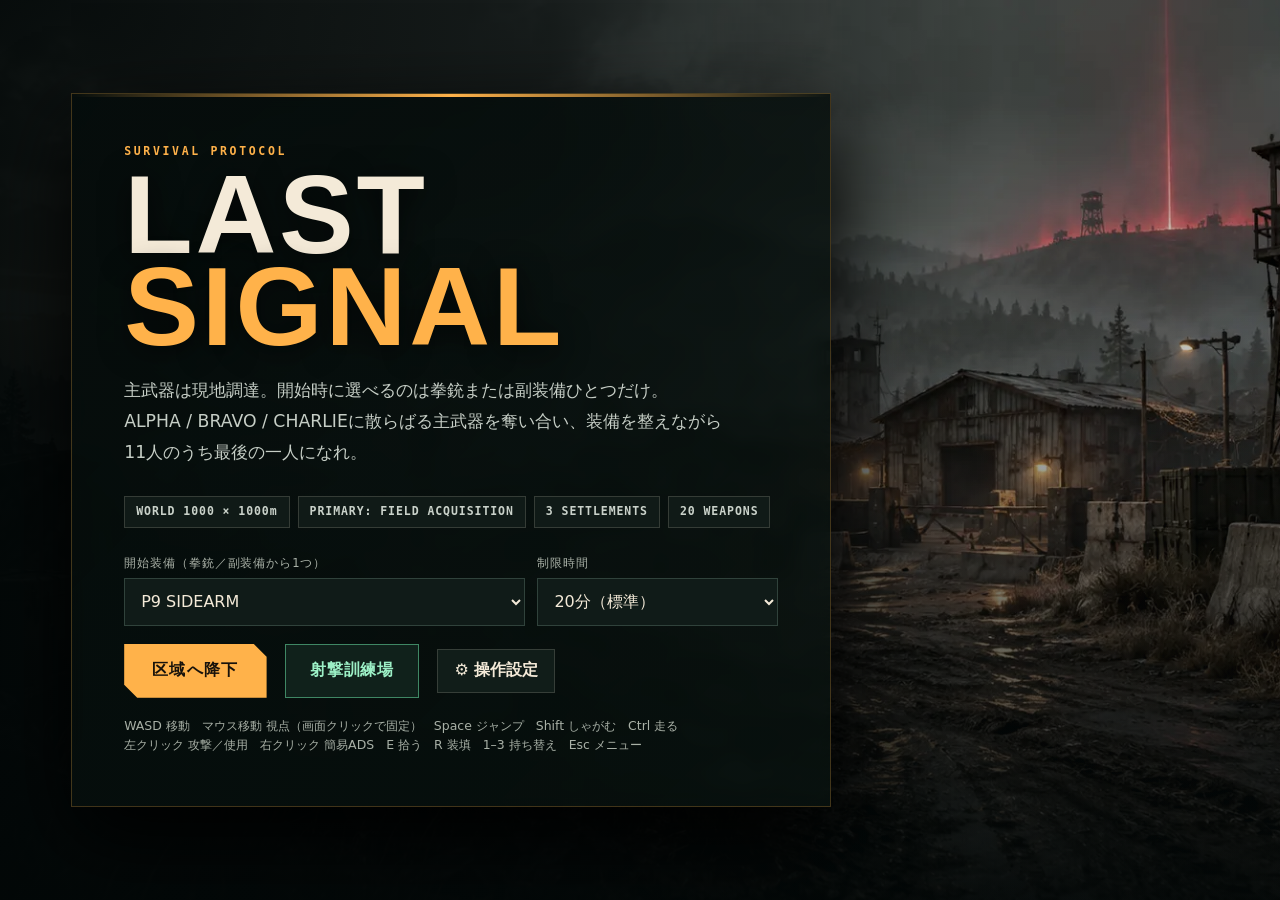
==== commit 5ae69559: "Add files via upload" ====
--- a/index.html
+++ b/index.html
@@ -14,15 +14,15 @@
 <canvas id="game" class="screen" aria-label="3Dゲーム画面"></canvas><div id="vignette"></div>
 <section id="start" class="overlay">
   <div class="menu">
-    <div class="eyebrow">OFFLINE SURVIVAL PROTOCOL</div>
+    <div class="eyebrow">SURVIVAL PROTOCOL</div>
     <h1 class="title">LAST <span>SIGNAL</span></h1>
     <p class="lead">主武器は現地調達。開始時に選べるのは拳銃または副装備ひとつだけ。ALPHA / BRAVO / CHARLIEに散らばる主武器を奪い合い、装備を整えながら11人のうち最後の一人になれ。</p>
     <div class="specs"><div class="spec">WORLD 1000 × 1000m</div><div class="spec">PRIMARY: FIELD ACQUISITION</div><div class="spec">3 SETTLEMENTS</div><div class="spec">20 WEAPONS</div></div>
     <div class="loadout">
       <div class="field"><label for="sidearmSelect">開始装備（拳銃／副装備から1つ）</label><select id="sidearmSelect"></select></div>
-      <div class="field"><label for="durationSelect">制限時間</label><select id="durationSelect"><option value="1200">20分（標準）</option><option value="900">15分</option><option value="600">10分</option><option value="180">3分（動作確認）</option></select></div>
+      <div class="field"><label for="durationSelect">制限時間</label><select id="durationSelect"><option value="1200">20分（標準）</option><option value="900">15分</option><option value="600">10分</option><option value="180">3分（短期戦）</option></select></div>
     </div>
-    <div class="startRow"><small id="sharedLearningStatus" aria-live="polite"></small><button id="startBtn" class="primary">区域へ降下</button><button id="trainingBtn" class="rangeBtn">射撃訓練場</button><button id="openSettingsStart" class="inputSettingsBtn">⚙ 操作設定</button><div class="controlsNote desktopOnly">WASD 移動　マウス移動 視点（画面クリックで固定）　Space ジャンプ　Shift しゃがむ　Ctrl 走る<br>左クリック 攻撃／使用　右クリック 簡易ADS　E 拾う　R 装填　1–3 持ち替え　Esc メニュー</div></div>
+    <div class="startRow"><button id="startBtn" class="primary">区域へ降下</button><button id="trainingBtn" class="rangeBtn">射撃訓練場</button><button id="openSettingsStart" class="inputSettingsBtn">⚙ 操作設定</button><div class="controlsNote desktopOnly">WASD 移動　マウス移動 視点（画面クリックで固定）　Space ジャンプ　Shift しゃがむ　Ctrl 走る<br>左クリック 攻撃／使用　右クリック 簡易ADS　E 拾う　R 装填　1–3 持ち替え　Esc メニュー</div></div>
     
   </div>
 </section>
@@ -63,8 +63,13 @@
 <div class="inputTest"><div class="eyebrow">LIVE INPUT TEST</div><div class="inputTestGrid"><div class="testCell"><b>DEVICE</b><span id="testDevice">-</span></div><div class="testCell"><b>EVENT</b><span id="testEvent">-</span></div><div class="testCell"><b>LOCK</b><span id="testLock">OFF</span></div><div class="testCell"><b>ΔX</b><span id="testDX">0</span></div><div class="testCell"><b>ΔY</b><span id="testDY">0</span></div><div class="testCell"><b>MODE</b><span id="testMode">AUTO</span></div><div class="testCell"><b>EDGE</b><span id="testEdge">OFF</span></div></div><div class="settingsHint">ここでマウスを左右・上下に動かしてください。Android外付けマウスでは DEVICE が mouse、ΔX / ΔY が変化すれば入力を拾えています。</div></div>
 <div class="settingsActions"><button id="saveSettings" class="primary">設定を保存</button><button id="resetSettings" class="closeBtn">初期値へ戻す</button></div><div id="settingsStatus" class="settingsStatus"></div></div></section>
 <section id="developerLab" class="overlay hidden" aria-label="開発者モード"><div class="panel developerPanel"><div class="panelHead"><h2>DEVELOPER LAB / 開発者モード</h2><button id="closeDeveloperLab" type="button" class="closeBtn">タイトルへ戻る</button></div><div class="eyebrow">MATCH RESEARCH</div><p class="devNotice">この画面はタイトルからのみ開けます。AI連続試合ではプレイヤーが開始直後に退場し、AIのみの試合と学習を指定回数実行します。</p><div class="batchLabInner"><label for="batchMatchCount">AI連続試合数（1〜200）</label><div class="batchLabActions"><input id="batchMatchCount" type="number" min="1" max="200" step="1" value="20" inputmode="numeric"><button id="batchStartBtn" type="button" class="rangeBtn">AI連続試合を開始</button></div><div id="batchHint" class="settingsHint">実行中は試合ごとに学習結果が保存されます。途中停止は現在の試合終了後に反映されます。</div></div></div></section>
-<section id="resolution" class="overlay hidden" aria-live="polite"><div class="menu" style="max-width:420px"><div class="eyebrow">LAST SIGNAL</div><h2 class="title" style="font-size:clamp(22px,4vw,34px)">戦闘を処理中</h2><p style="font-size:13px;opacity:.8">残存AIの戦闘と学習を計算しています</p><div style="height:9px;border-radius:8px;background:#34434a;overflow:hidden;margin:18px 0 9px"><div id="resolutionProgress" style="height:100%;width:0%;background:#83bcb0;transition:width .1s linear"></div></div><div id="resolutionLabel" style="font-size:13px">0%</div><div id="batchProgressText" class="batchProgressText hidden"></div><button id="batchStopBtn" type="button" class="closeBtn hidden" style="margin-top:16px">今回の試合後に停止</button></div></section>
-<section id="result" class="overlay hidden"><div class="menu"><div id="resultEyebrow" class="eyebrow"></div><h2 id="resultTitle" class="title"></h2><div id="resultRank" class="resultRank"></div><div id="resultSub" class="resultSub"></div><div id="sharedLearningResult" aria-live="polite"></div><button id="restartBtn" class="primary">もう一度</button></div></section>
+<section id="resolution" class="overlay hidden" aria-live="polite"><div class="menu" style="max-width:420px"><div class="eyebrow">LAST SIGNAL</div><h2 class="title" style="font-size:clamp(22px,4vw,34px)">区域内で戦闘継続中</h2><p style="font-size:13px;opacity:.8">区域内に残った生存者が戦闘を続けている。</p><div style="height:9px;border-radius:8px;background:#34434a;overflow:hidden;margin:18px 0 9px"><div id="resolutionProgress" style="height:100%;width:0%;background:#83bcb0;transition:width .1s linear"></div></div><div id="resolutionLabel" style="font-size:13px">0%</div><div id="batchProgressText" class="batchProgressText hidden"></div><button id="batchStopBtn" type="button" class="closeBtn hidden" style="margin-top:16px">今回の試合後に停止</button></div></section>
+<section id="result" class="overlay hidden"><div class="menu"><div id="resultEyebrow" class="eyebrow"></div><h2 id="resultTitle" class="title"></h2><div id="resultRank" class="resultRank"></div><div id="resultSub" class="resultSub"></div><button id="restartBtn" class="primary">もう一度</button></div></section>
+<dialog id="missionTransition" aria-labelledby="missionTransitionTitle">
+  <div class="eyebrow">LAST SIGNAL</div>
+  <h2 id="missionTransitionTitle"></h2>
+  <progress aria-labelledby="missionTransitionTitle"></progress>
+</dialog>
 <div id="mobileControls"><div id="stick" class="stickZone"><div id="knob" class="stickKnob"></div></div><button id="touchFire" class="touchBtn fireBtn">USE</button><button id="touchJump" class="touchBtn jumpBtn">JUMP</button><button id="touchCrouch" class="touchBtn crouchBtn" type="button" aria-label="しゃがむ／立つ" aria-pressed="false">CROUCH</button><button id="touchReload" class="touchBtn reloadBtn">RELOAD</button><button id="touchSwap" class="touchBtn swapBtn">SWAP</button><button id="touchScope" class="touchBtn scopeBtn">AIM</button><button id="touchAssistToggle" class="touchBtn assistToggleBtn" type="button" aria-label="ADS照準補助を一時解除" aria-pressed="false">補助 OFF</button><button id="touchAction" class="touchBtn actionBtn">ACTION</button><button id="touchMenu" class="touchBtn menuBtn">MENU</button></div>
 <script src="source/scripts/config.js"></script>
 <script src="source/scripts/data.js"></script>
--- a/source/styles/game.css
+++ b/source/styles/game.css
@@ -165,3 +165,80 @@
 .devNotice{font-size:.85rem;line-height:1.75;color:var(--muted);margin:16px 0}
 .developerPanel .batchLabInner{border:1px solid var(--line);background:#0f1916;padding:16px}
 
+
+#missionTransition {
+  box-sizing: border-box;
+  width: min(420px, calc(100% - 36px));
+  padding: 28px;
+  border: 1px solid #55756b;
+  border-radius: 16px;
+  background: #111d19;
+  color: #f4ead8;
+}
+#missionTransition::backdrop { background: rgba(4, 9, 9, .86); }
+#missionTransition h2 { margin: 8px 0 18px; font-size: clamp(20px, 5vw, 30px); }
+#missionTransition progress { display: block; width: 100%; height: 12px; accent-color: #83bcb0; }
+
+/* Keep touch play within a stable viewport as the browser bars move. */
+@media (pointer: coarse), (max-width: 700px) {
+  html, body {
+    overflow: hidden;
+    overflow: clip;
+    overscroll-behavior: none;
+    touch-action: auto;
+  }
+
+  body {
+    position: fixed;
+    inset: 0 0 auto;
+    height: 100%;
+    height: 100svh;
+  }
+
+  :fullscreen > body {
+    height: 100%;
+  }
+
+  .screen, #vignette, .overlay, #hud, #damageFlash, #muzzle,
+  #scopeOverlay, #mobileControls, #bootSplash, .gunshotEdge, body::after {
+    position: absolute;
+  }
+
+  #game, #mobileControls {
+    touch-action: none;
+  }
+
+  .overlay {
+    grid-template-rows: minmax(0, 1fr);
+    padding: max(12px, env(safe-area-inset-top))
+      max(12px, env(safe-area-inset-right))
+      max(12px, env(safe-area-inset-bottom))
+      max(12px, env(safe-area-inset-left));
+    overflow: hidden;
+    overflow: clip;
+  }
+
+  .overlay > .menu, .overlay > .panel {
+    min-height: 0;
+    max-height: 100%;
+    overflow: auto;
+    overscroll-behavior: contain;
+    touch-action: pan-y;
+  }
+
+  select, input:not([type="range"]):not([type="checkbox"]) {
+    font-size: max(16px, 1em);
+  }
+}
+
+@media (pointer: coarse) and (max-height: 500px) and (orientation: landscape), (max-width: 700px) and (max-height: 500px) and (orientation: landscape) {
+  #start .menu { padding: 14px; }
+  #start .title { font-size: clamp(2rem, 12svh, 3.5rem); }
+  #start .lead { margin: 10px 0; line-height: 1.4; }
+  #start .specs { margin-bottom: 10px; gap: 4px; }
+  #start .spec { padding: 4px 6px; }
+  #start .loadout { grid-template-columns: 1fr 1fr; margin-bottom: 10px; }
+  #start .field select { height: 38px; }
+  #start .startRow { gap: 8px; }
+  #start .startRow button { min-height: 40px; height: auto; }
+}
